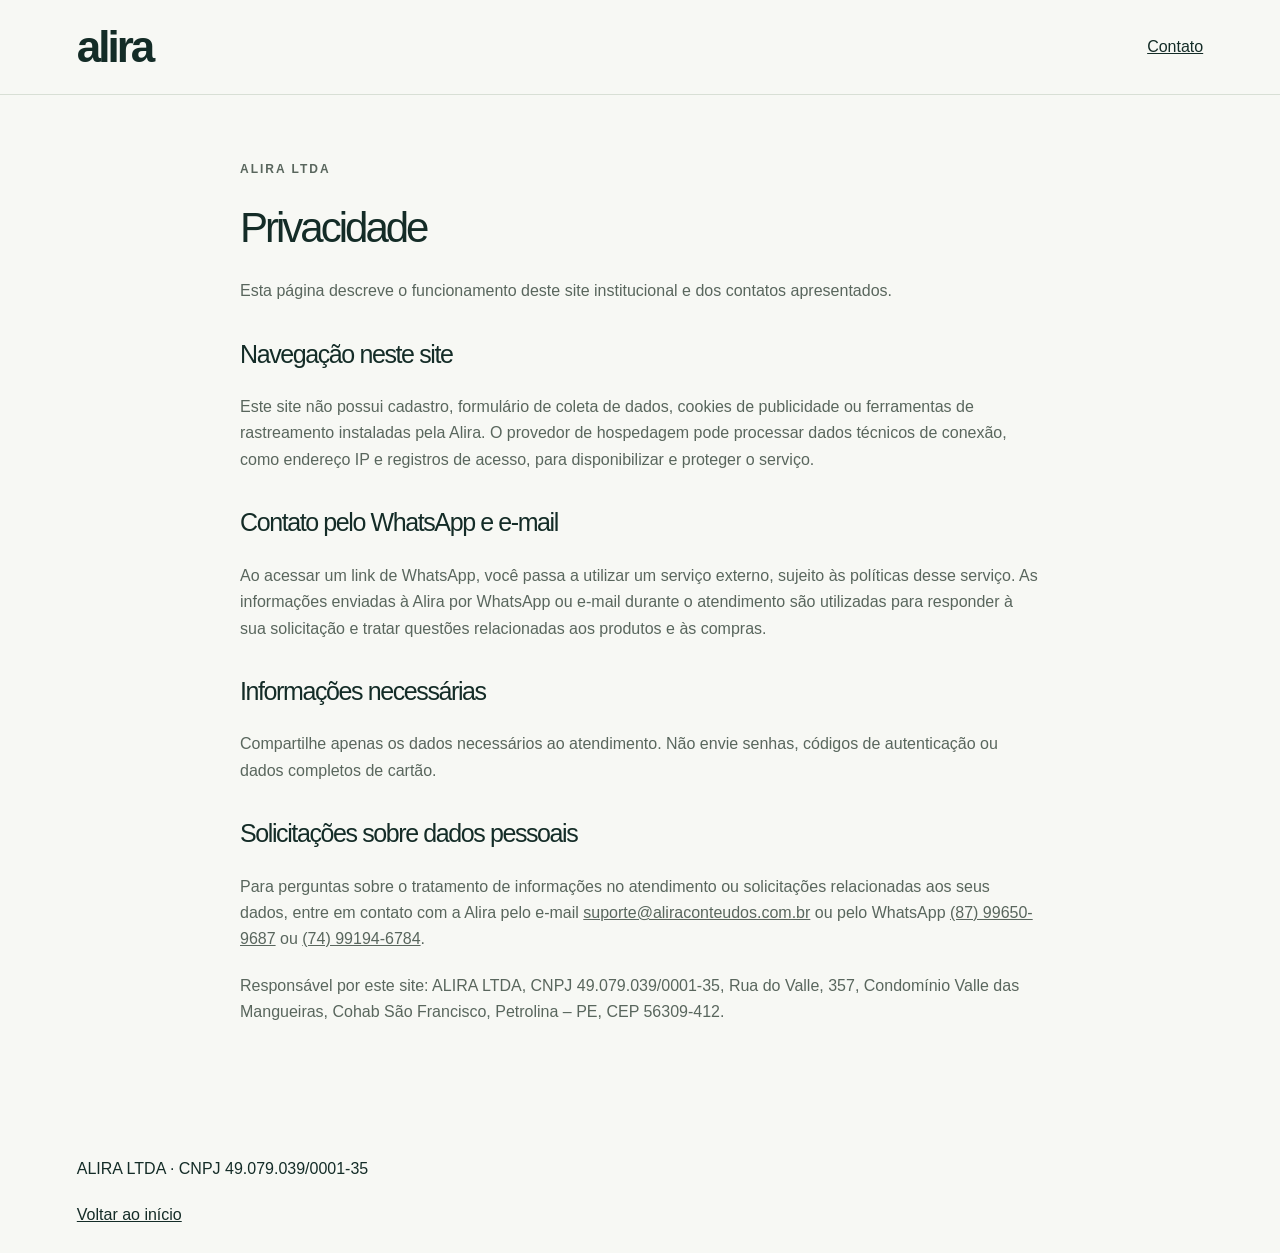
==== privacidade.html @ 88cf5a3f "Add files via upload" ====
<!doctype html><html lang="pt-BR"><head><meta charset="utf-8"><meta name="viewport" content="width=device-width,initial-scale=1"><link rel="stylesheet" href="style.css"><link rel="icon" href="favicon.svg"><title>Privacidade | Alira</title></head><body><header><a class="brand" href="index.html">alira</a><a href="index.html#contato">Contato</a></header><main class="legal"><p class="eyebrow">ALIRA LTDA</p><h1>Privacidade</h1><p>Esta página descreve o funcionamento deste site institucional e dos contatos apresentados.</p><h2>Navegação neste site</h2><p>Este site não possui cadastro, formulário de coleta de dados, cookies de publicidade ou ferramentas de rastreamento instaladas pela Alira. O provedor de hospedagem pode processar dados técnicos de conexão, como endereço IP e registros de acesso, para disponibilizar e proteger o serviço.</p><h2>Contato pelo WhatsApp e e-mail</h2><p>Ao acessar um link de WhatsApp, você passa a utilizar um serviço externo, sujeito às políticas desse serviço. As informações enviadas à Alira por WhatsApp ou e-mail durante o atendimento são utilizadas para responder à sua solicitação e tratar questões relacionadas aos produtos e às compras.</p><h2>Informações necessárias</h2><p>Compartilhe apenas os dados necessários ao atendimento. Não envie senhas, códigos de autenticação ou dados completos de cartão.</p><h2>Solicitações sobre dados pessoais</h2><p>Para perguntas sobre o tratamento de informações no atendimento ou solicitações relacionadas aos seus dados, entre em contato com a Alira pelo e-mail <a href="mailto:suporte@aliraconteudos.com.br">suporte@aliraconteudos.com.br</a> ou pelo WhatsApp <a href="https://wa.me/5587996509687">(87) 99650-9687</a> ou <a href="https://wa.me/5574991946784">(74) 99194-6784</a>.</p><p>Responsável por este site: ALIRA LTDA, CNPJ 49.079.039/0001-35, Rua do Valle, 357, Condomínio Valle das Mangueiras, Cohab São Francisco, Petrolina – PE, CEP 56309-412.</p></main><footer><p>ALIRA LTDA · CNPJ 49.079.039/0001-35</p><a href="index.html">Voltar ao início</a></footer></body></html>
---- style.css ----
:root{--ink:#142c27;--green:#23483b;--lime:#d7eb83;--paper:#f7f8f4;--muted:#59665d;--line:#d8dfd5}*{box-sizing:border-box}html{scroll-behavior:smooth;scroll-padding-top:95px}body{margin:0;color:var(--ink);background:var(--paper);font-family:Arial,Helvetica,sans-serif;font-size:16px;line-height:1.65}a{color:inherit}header{max-width:1360px;margin:auto;padding:25px 6%;display:flex;align-items:center;justify-content:space-between;border-bottom:1px solid var(--line)}.brand{text-decoration:none;font-size:44px;font-weight:700;letter-spacing:-3px;line-height:1}.brand span{font-size:12px;vertical-align:top;margin-left:5px;letter-spacing:0}nav{display:flex;gap:30px;align-items:center}nav a{text-decoration:none;font-size:14px}.nav-contact{border:1px solid var(--ink);border-radius:100px;padding:9px 22px}.hero{max-width:1360px;margin:auto;padding:80px 6% 70px;display:grid;grid-template-columns:1.25fr 1fr;gap:60px;align-items:center}.eyebrow{font-size:12px;font-weight:700;letter-spacing:2px;margin:0 0 25px}h1{font-size:clamp(42px,4.7vw,68px);line-height:1.08;letter-spacing:-3px;font-weight:500;margin:0 0 28px}h1 em,h2 em{font-family:Georgia,serif;font-weight:400}p{margin:0 0 20px}.intro{max-width:480px;color:var(--muted);font-size:18px}.button{display:inline-block;background:var(--ink);color:white;border-radius:100px;padding:14px 25px;text-decoration:none;margin-top:12px;font-size:14px}.hero-note{font-size:12px;margin-top:24px;color:var(--muted)}.editorial{background:var(--ink);color:var(--lime);padding:30px 35px;min-height:450px;display:flex;flex-direction:column;justify-content:space-between;border-radius:3px}.editorial-top,.editorial-bottom{display:flex;justify-content:space-between;align-items:center;font-size:11px;letter-spacing:1px}.editorial-top{border-bottom:1px solid #496147;padding-bottom:18px}.editorial-title{font-family:Georgia,serif;font-size:clamp(42px,4.4vw,62px);line-height:1.05;margin:30px 0;letter-spacing:-2px}.editorial-title i{color:white}.seal{font-size:70px;font-family:Georgia,serif;line-height:1;letter-spacing:-6px}.section{max-width:1360px;margin:auto;padding:80px 6%;border-top:1px solid var(--line)}h2{font-size:clamp(30px,3vw,42px);font-weight:500;letter-spacing:-1.4px;line-height:1.18;margin:0 0 25px}h3{font-size:21px;line-height:1.3;font-weight:500;margin:0 0 14px}.about{display:grid;grid-template-columns:1fr 1fr;gap:80px}.body-copy{padding-top:40px;color:var(--muted)}.text-link{text-underline-offset:6px;font-size:14px;color:var(--ink)}.section-heading{display:flex;justify-content:space-between;align-items:end;gap:30px}.section-heading>p{font-size:14px;color:var(--muted);max-width:260px}.cards{display:grid;grid-template-columns:repeat(4,1fr);margin-top:35px;gap:22px}.cards article{border-top:2px solid var(--ink);padding-top:20px}.number{display:block;font-size:14px;color:var(--muted);margin-bottom:35px}.cards p{font-size:15px;color:var(--muted)}.tag{font-size:10px;letter-spacing:1px;display:block;margin-top:25px}.process{display:grid;grid-template-columns:1fr 1fr;gap:80px;background:#edf1e8}.process>div>p:last-child{color:var(--muted);max-width:430px}ol{padding:0;margin:0;list-style:none}li{display:flex;gap:22px;padding:22px 0;border-bottom:1px solid #cdd5c9}li:first-child{padding-top:0}li>span{font-size:14px}li p{color:var(--muted);font-size:15px;margin:0}.company dl{display:grid;grid-template-columns:1fr 1fr;gap:0 70px;margin-bottom:0}dl>div{border-top:1px solid var(--line);padding:20px 0}dt{font-size:12px;color:var(--muted);margin-bottom:6px}dd{margin:0;font-size:16px}.contact{background:var(--ink);color:white;display:grid;grid-template-columns:1.2fr 1fr;gap:70px}.contact .eyebrow{color:var(--lime)}.contact p{color:#d7dfd8}.contact h2{font-size:42px}#contact-content{align-self:center;max-width:380px}#contact-content .button{background:var(--lime);color:var(--ink)}.contact-email{display:block;margin-top:20px;overflow-wrap:anywhere}details{border-top:1px solid var(--line);padding:20px 0}summary{cursor:pointer;font-size:18px}details p{margin:18px 0 0;color:var(--muted);max-width:850px}footer{max-width:1360px;margin:auto;padding:45px 6% 25px}.footer-main{display:flex;gap:50px;justify-content:space-between;align-items:start}.footer-main p{font-size:13px;color:var(--muted)}.footer-main>div{display:flex;gap:25px;font-size:13px}.footer-bottom{border-top:1px solid var(--line);margin-top:30px;padding-top:20px;display:flex;justify-content:space-between;font-size:12px;color:var(--muted)}.skip{position:absolute;top:-60px;background:white;padding:10px}.skip:focus{top:0}a:focus-visible,summary:focus-visible{outline:3px solid #849e37;outline-offset:5px}.legal{max-width:850px;padding:65px 25px;margin:auto}.legal h1{font-size:42px}.legal h2{font-size:25px;margin-top:35px}.legal p{color:var(--muted)}@media(max-width:800px){header{padding:22px 6%}nav{gap:18px}nav a{font-size:12px}nav a:nth-child(3){display:none}.brand{font-size:38px}.hero{padding:48px 6%;grid-template-columns:1fr;gap:35px}h1{letter-spacing:-2px}.editorial{min-height:390px}.editorial-title{font-size:52px}.section{padding:50px 6%}.about,.process,.contact{grid-template-columns:1fr;gap:25px}.body-copy{padding-top:0}.cards{grid-template-columns:1fr 1fr;gap:30px}.section-heading{display:block}.company dl{grid-template-columns:1fr}.contact h2{font-size:34px}.footer-main{flex-wrap:wrap;gap:25px}.footer-main>div{width:100%}.footer-bottom{gap:15px}}@media(max-width:400px){nav{gap:12px}.nav-contact{padding:7px 12px}nav a:nth-child(2){display:none}.cards{grid-template-columns:1fr}.editorial-title{font-size:44px}.footer-bottom{flex-direction:column}}@media(prefers-reduced-motion:reduce){html{scroll-behavior:auto}}
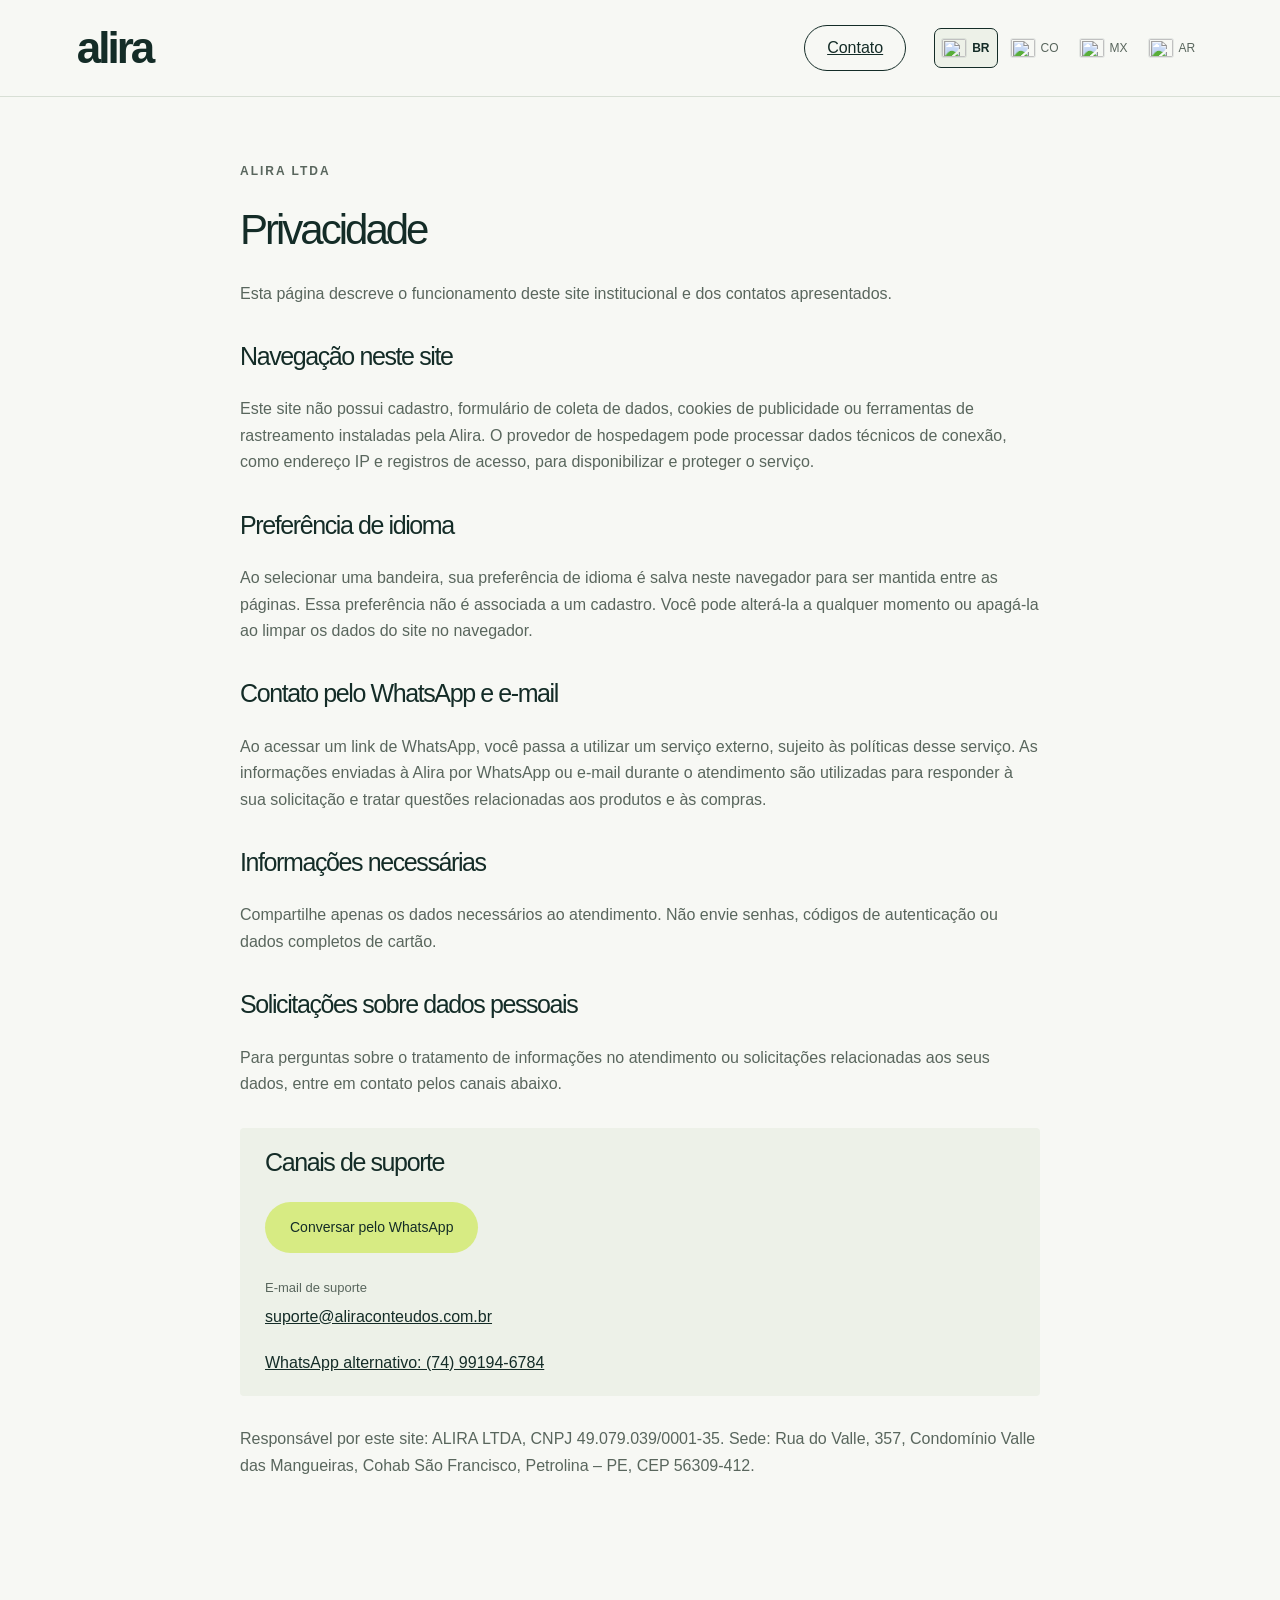
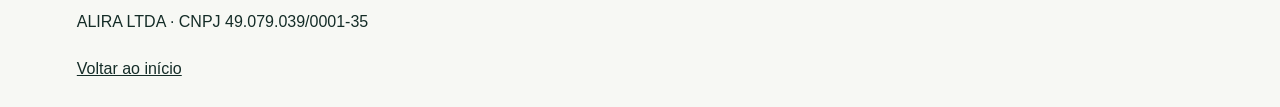
==== commit 06eab2f4: "Add files via upload" ====
--- a/privacidade.html
+++ b/privacidade.html
@@ -1 +1,2 @@
-<!doctype html><html lang="pt-BR"><head><meta charset="utf-8"><meta name="viewport" content="width=device-width,initial-scale=1"><link rel="stylesheet" href="style.css"><link rel="icon" href="favicon.svg"><title>Privacidade | Alira</title></head><body><header><a class="brand" href="index.html">alira</a><a href="index.html#contato">Contato</a></header><main class="legal"><p class="eyebrow">ALIRA LTDA</p><h1>Privacidade</h1><p>Esta página descreve o funcionamento deste site institucional e dos contatos apresentados.</p><h2>Navegação neste site</h2><p>Este site não possui cadastro, formulário de coleta de dados, cookies de publicidade ou ferramentas de rastreamento instaladas pela Alira. O provedor de hospedagem pode processar dados técnicos de conexão, como endereço IP e registros de acesso, para disponibilizar e proteger o serviço.</p><h2>Contato pelo WhatsApp e e-mail</h2><p>Ao acessar um link de WhatsApp, você passa a utilizar um serviço externo, sujeito às políticas desse serviço. As informações enviadas à Alira por WhatsApp ou e-mail durante o atendimento são utilizadas para responder à sua solicitação e tratar questões relacionadas aos produtos e às compras.</p><h2>Informações necessárias</h2><p>Compartilhe apenas os dados necessários ao atendimento. Não envie senhas, códigos de autenticação ou dados completos de cartão.</p><h2>Solicitações sobre dados pessoais</h2><p>Para perguntas sobre o tratamento de informações no atendimento ou solicitações relacionadas aos seus dados, entre em contato com a Alira pelo e-mail <a href="mailto:suporte@aliraconteudos.com.br">suporte@aliraconteudos.com.br</a> ou pelo WhatsApp <a href="https://wa.me/5587996509687">(87) 99650-9687</a> ou <a href="https://wa.me/5574991946784">(74) 99194-6784</a>.</p><p>Responsável por este site: ALIRA LTDA, CNPJ 49.079.039/0001-35, Rua do Valle, 357, Condomínio Valle das Mangueiras, Cohab São Francisco, Petrolina – PE, CEP 56309-412.</p></main><footer><p>ALIRA LTDA · CNPJ 49.079.039/0001-35</p><a href="index.html">Voltar ao início</a></footer></body></html>+<!doctype html>
+<html lang="pt-BR"><head><meta charset="utf-8"><meta name="viewport" content="width=device-width,initial-scale=1"><meta name="description" content="Esta página descreve o funcionamento deste site institucional e dos contatos apresentados."><meta name="theme-color" content="#142c27"><title>Privacidade | Alira</title><link rel="icon" href="favicon.svg"><link rel="stylesheet" href="style.css"><script defer src="config.js"></script><script defer src="translations.js"></script><script defer src="script.js"></script></head><body data-page="privacy"><a data-i18n="skip" class="skip" href="#conteudo">Ir para o conteúdo</a><header><a href="index.html" class="brand" aria-label="Alira — início" data-i18n-aria="brand.label">alira</a><div class="header-tools"><a data-i18n="nav.contact" href="index.html#contato" class="nav-contact">Contato</a><div class="languages" role="group" aria-label="Idioma do site" data-i18n-aria="language.label"><button type="button" class="language-button" data-language="pt-BR" lang="pt-BR" aria-label="Brasil · Português" data-i18n-aria="country.br" aria-pressed="true"><img src="assets/flags/br.svg" width="24" height="18" alt=""><span>BR</span></button><button type="button" class="language-button" data-language="es-CO" lang="es-CO" aria-label="Colômbia · Español" data-i18n-aria="country.co" aria-pressed="false"><img src="assets/flags/co.svg" width="24" height="18" alt=""><span>CO</span></button><button type="button" class="language-button" data-language="es-MX" lang="es-MX" aria-label="México · Español" data-i18n-aria="country.mx" aria-pressed="false"><img src="assets/flags/mx.svg" width="24" height="18" alt=""><span>MX</span></button><button type="button" class="language-button" data-language="es-AR" lang="es-AR" aria-label="Argentina · Español" data-i18n-aria="country.ar" aria-pressed="false"><img src="assets/flags/ar.svg" width="24" height="18" alt=""><span>AR</span></button></div></div></header><main class="legal" id="conteudo"><p class="eyebrow">ALIRA LTDA</p><h1 data-i18n="privacy.title">Privacidade</h1><p data-i18n="privacy.intro">Esta página descreve o funcionamento deste site institucional e dos contatos apresentados.</p><h2 data-i18n="privacy.h1">Navegação neste site</h2><p data-i18n="privacy.p1">Este site não possui cadastro, formulário de coleta de dados, cookies de publicidade ou ferramentas de rastreamento instaladas pela Alira. O provedor de hospedagem pode processar dados técnicos de conexão, como endereço IP e registros de acesso, para disponibilizar e proteger o serviço.</p><h2 data-i18n="privacy.h2">Preferência de idioma</h2><p data-i18n="privacy.p2">Ao selecionar uma bandeira, sua preferência de idioma é salva neste navegador para ser mantida entre as páginas. Essa preferência não é associada a um cadastro. Você pode alterá-la a qualquer momento ou apagá-la ao limpar os dados do site no navegador.</p><h2 data-i18n="privacy.h3">Contato pelo WhatsApp e e-mail</h2><p data-i18n="privacy.p3">Ao acessar um link de WhatsApp, você passa a utilizar um serviço externo, sujeito às políticas desse serviço. As informações enviadas à Alira por WhatsApp ou e-mail durante o atendimento são utilizadas para responder à sua solicitação e tratar questões relacionadas aos produtos e às compras.</p><h2 data-i18n="privacy.h4">Informações necessárias</h2><p data-i18n="privacy.p4">Compartilhe apenas os dados necessários ao atendimento. Não envie senhas, códigos de autenticação ou dados completos de cartão.</p><h2 data-i18n="privacy.h5">Solicitações sobre dados pessoais</h2><p data-i18n="privacy.p5">Para perguntas sobre o tratamento de informações no atendimento ou solicitações relacionadas aos seus dados, entre em contato pelos canais abaixo.</p><aside class="legal-contacts"><h2 data-i18n="legal.contactLabel">Canais de suporte</h2><div id="contact-content"><a data-i18n="contact.whatsapp" class="button" data-contact="whatsapp" href="https://wa.me/5587996509687" target="_blank" rel="noopener noreferrer">Conversar pelo WhatsApp</a><p class="email-caption" data-i18n="contact.emailLabel">E-mail de suporte</p><a class="contact-email" data-contact="email" href="mailto:suporte@aliraconteudos.com.br">suporte@aliraconteudos.com.br</a><a data-i18n="contact.alternate" class="contact-email" data-contact="alternate" href="https://wa.me/5574991946784" target="_blank" rel="noopener noreferrer">WhatsApp alternativo: (74) 99194-6784</a></div></aside><p data-i18n="privacy.responsible">Responsável por este site: ALIRA LTDA, CNPJ 49.079.039/0001-35. Sede: Rua do Valle, 357, Condomínio Valle das Mangueiras, Cohab São Francisco, Petrolina – PE, CEP 56309-412.</p></main><footer><p>ALIRA LTDA · CNPJ 49.079.039/0001-35</p><a data-i18n="back" href="index.html">Voltar ao início</a></footer></body></html>
--- a/style.css
+++ b/style.css
@@ -1 +1,7 @@
 :root{--ink:#142c27;--green:#23483b;--lime:#d7eb83;--paper:#f7f8f4;--muted:#59665d;--line:#d8dfd5}*{box-sizing:border-box}html{scroll-behavior:smooth;scroll-padding-top:95px}body{margin:0;color:var(--ink);background:var(--paper);font-family:Arial,Helvetica,sans-serif;font-size:16px;line-height:1.65}a{color:inherit}header{max-width:1360px;margin:auto;padding:25px 6%;display:flex;align-items:center;justify-content:space-between;border-bottom:1px solid var(--line)}.brand{text-decoration:none;font-size:44px;font-weight:700;letter-spacing:-3px;line-height:1}.brand span{font-size:12px;vertical-align:top;margin-left:5px;letter-spacing:0}nav{display:flex;gap:30px;align-items:center}nav a{text-decoration:none;font-size:14px}.nav-contact{border:1px solid var(--ink);border-radius:100px;padding:9px 22px}.hero{max-width:1360px;margin:auto;padding:80px 6% 70px;display:grid;grid-template-columns:1.25fr 1fr;gap:60px;align-items:center}.eyebrow{font-size:12px;font-weight:700;letter-spacing:2px;margin:0 0 25px}h1{font-size:clamp(42px,4.7vw,68px);line-height:1.08;letter-spacing:-3px;font-weight:500;margin:0 0 28px}h1 em,h2 em{font-family:Georgia,serif;font-weight:400}p{margin:0 0 20px}.intro{max-width:480px;color:var(--muted);font-size:18px}.button{display:inline-block;background:var(--ink);color:white;border-radius:100px;padding:14px 25px;text-decoration:none;margin-top:12px;font-size:14px}.hero-note{font-size:12px;margin-top:24px;color:var(--muted)}.editorial{background:var(--ink);color:var(--lime);padding:30px 35px;min-height:450px;display:flex;flex-direction:column;justify-content:space-between;border-radius:3px}.editorial-top,.editorial-bottom{display:flex;justify-content:space-between;align-items:center;font-size:11px;letter-spacing:1px}.editorial-top{border-bottom:1px solid #496147;padding-bottom:18px}.editorial-title{font-family:Georgia,serif;font-size:clamp(42px,4.4vw,62px);line-height:1.05;margin:30px 0;letter-spacing:-2px}.editorial-title i{color:white}.seal{font-size:70px;font-family:Georgia,serif;line-height:1;letter-spacing:-6px}.section{max-width:1360px;margin:auto;padding:80px 6%;border-top:1px solid var(--line)}h2{font-size:clamp(30px,3vw,42px);font-weight:500;letter-spacing:-1.4px;line-height:1.18;margin:0 0 25px}h3{font-size:21px;line-height:1.3;font-weight:500;margin:0 0 14px}.about{display:grid;grid-template-columns:1fr 1fr;gap:80px}.body-copy{padding-top:40px;color:var(--muted)}.text-link{text-underline-offset:6px;font-size:14px;color:var(--ink)}.section-heading{display:flex;justify-content:space-between;align-items:end;gap:30px}.section-heading>p{font-size:14px;color:var(--muted);max-width:260px}.cards{display:grid;grid-template-columns:repeat(4,1fr);margin-top:35px;gap:22px}.cards article{border-top:2px solid var(--ink);padding-top:20px}.number{display:block;font-size:14px;color:var(--muted);margin-bottom:35px}.cards p{font-size:15px;color:var(--muted)}.tag{font-size:10px;letter-spacing:1px;display:block;margin-top:25px}.process{display:grid;grid-template-columns:1fr 1fr;gap:80px;background:#edf1e8}.process>div>p:last-child{color:var(--muted);max-width:430px}ol{padding:0;margin:0;list-style:none}li{display:flex;gap:22px;padding:22px 0;border-bottom:1px solid #cdd5c9}li:first-child{padding-top:0}li>span{font-size:14px}li p{color:var(--muted);font-size:15px;margin:0}.company dl{display:grid;grid-template-columns:1fr 1fr;gap:0 70px;margin-bottom:0}dl>div{border-top:1px solid var(--line);padding:20px 0}dt{font-size:12px;color:var(--muted);margin-bottom:6px}dd{margin:0;font-size:16px}.contact{background:var(--ink);color:white;display:grid;grid-template-columns:1.2fr 1fr;gap:70px}.contact .eyebrow{color:var(--lime)}.contact p{color:#d7dfd8}.contact h2{font-size:42px}#contact-content{align-self:center;max-width:380px}#contact-content .button{background:var(--lime);color:var(--ink)}.contact-email{display:block;margin-top:20px;overflow-wrap:anywhere}details{border-top:1px solid var(--line);padding:20px 0}summary{cursor:pointer;font-size:18px}details p{margin:18px 0 0;color:var(--muted);max-width:850px}footer{max-width:1360px;margin:auto;padding:45px 6% 25px}.footer-main{display:flex;gap:50px;justify-content:space-between;align-items:start}.footer-main p{font-size:13px;color:var(--muted)}.footer-main>div{display:flex;gap:25px;font-size:13px}.footer-bottom{border-top:1px solid var(--line);margin-top:30px;padding-top:20px;display:flex;justify-content:space-between;font-size:12px;color:var(--muted)}.skip{position:absolute;top:-60px;background:white;padding:10px}.skip:focus{top:0}a:focus-visible,summary:focus-visible{outline:3px solid #849e37;outline-offset:5px}.legal{max-width:850px;padding:65px 25px;margin:auto}.legal h1{font-size:42px}.legal h2{font-size:25px;margin-top:35px}.legal p{color:var(--muted)}@media(max-width:800px){header{padding:22px 6%}nav{gap:18px}nav a{font-size:12px}nav a:nth-child(3){display:none}.brand{font-size:38px}.hero{padding:48px 6%;grid-template-columns:1fr;gap:35px}h1{letter-spacing:-2px}.editorial{min-height:390px}.editorial-title{font-size:52px}.section{padding:50px 6%}.about,.process,.contact{grid-template-columns:1fr;gap:25px}.body-copy{padding-top:0}.cards{grid-template-columns:1fr 1fr;gap:30px}.section-heading{display:block}.company dl{grid-template-columns:1fr}.contact h2{font-size:34px}.footer-main{flex-wrap:wrap;gap:25px}.footer-main>div{width:100%}.footer-bottom{gap:15px}}@media(max-width:400px){nav{gap:12px}.nav-contact{padding:7px 12px}nav a:nth-child(2){display:none}.cards{grid-template-columns:1fr}.editorial-title{font-size:44px}.footer-bottom{flex-direction:column}}@media(prefers-reduced-motion:reduce){html{scroll-behavior:auto}}
+/* Country and language selection */
+.header-tools{display:flex;align-items:center;gap:28px;flex-wrap:wrap;justify-content:flex-end}.languages{display:flex;align-items:center;gap:5px}.language-button{display:flex;gap:6px;align-items:center;border:1px solid transparent;border-radius:7px;background:transparent;color:var(--muted);font:inherit;font-size:12px;line-height:1;padding:9px 7px;min-height:40px;cursor:pointer}.language-button img{display:block;object-fit:cover;box-shadow:0 0 0 1px #142c2714;border-radius:2px;flex-shrink:0}.language-button:hover{background:#e8edde}.language-button[aria-pressed="true"]{border-color:var(--ink);color:var(--ink);background:#edf1e8;font-weight:700}.language-button:focus-visible{outline:3px solid #849e37;outline-offset:3px}.sales-note{border-left:3px solid #91a64b;padding-left:14px;color:var(--ink);font-size:15px;line-height:1.5;max-width:470px}.contact .email-caption,.email-caption{font-size:13px;margin:24px 0 5px}.email-caption+.contact-email{margin-top:0}.legal-contacts{padding:20px 25px;background:#edf1e8;border-radius:4px;margin:30px 0}.legal-contacts h2{margin-top:0}.legal-contacts #contact-content{max-width:none}.legal-contacts .button{margin-top:0}.footer-main>div{flex-wrap:wrap}.hero-text,.section>div{min-width:0}.contact-email{font-size:16px}html[lang^="es"] h1{font-size:clamp(38px,4.4vw,64px)}html[lang^="es"] .editorial-title{font-size:clamp(42px,4vw,58px)}
+@media(max-width:1100px){header{gap:25px}.header-tools{gap:14px}nav{gap:20px}.language-button{padding:9px 6px}.hero{gap:35px}.hero h1{font-size:clamp(38px,4.7vw,60px)}}
+@media(max-width:900px){header{flex-wrap:wrap;gap:20px}.header-tools{flex:1;justify-content:flex-end;gap:18px}header nav{gap:15px}.languages{gap:4px}.language-button{font-size:12px}}
+@media(max-width:700px){header{align-items:center;gap:18px}.header-tools{display:contents}header .languages{margin-left:auto}header nav{order:3;width:100%;justify-content:space-between;gap:12px}header nav a{font-size:14px}header nav a:nth-child(3){display:block}.language-button{padding:8px 6px;min-height:38px}.language-button img{width:21px;height:16px}.language-button span{font-size:11px}header>.nav-contact{order:3}.hero h1,html[lang^="es"] h1{font-size:42px;letter-spacing:-1.8px}.editorial-title,html[lang^="es"] .editorial-title{font-size:48px}.contact h2{font-size:34px}.legal h1,html[lang^="es"] .legal h1{font-size:36px}}
+@media(max-width:400px){header nav a:nth-child(2){display:block}header nav a{font-size:12px}.language-button{padding:7px 4px;gap:4px}.language-button img{width:19px;height:14px}.hero h1,html[lang^="es"] h1{font-size:37px}.editorial-title,html[lang^="es"] .editorial-title{font-size:44px}}
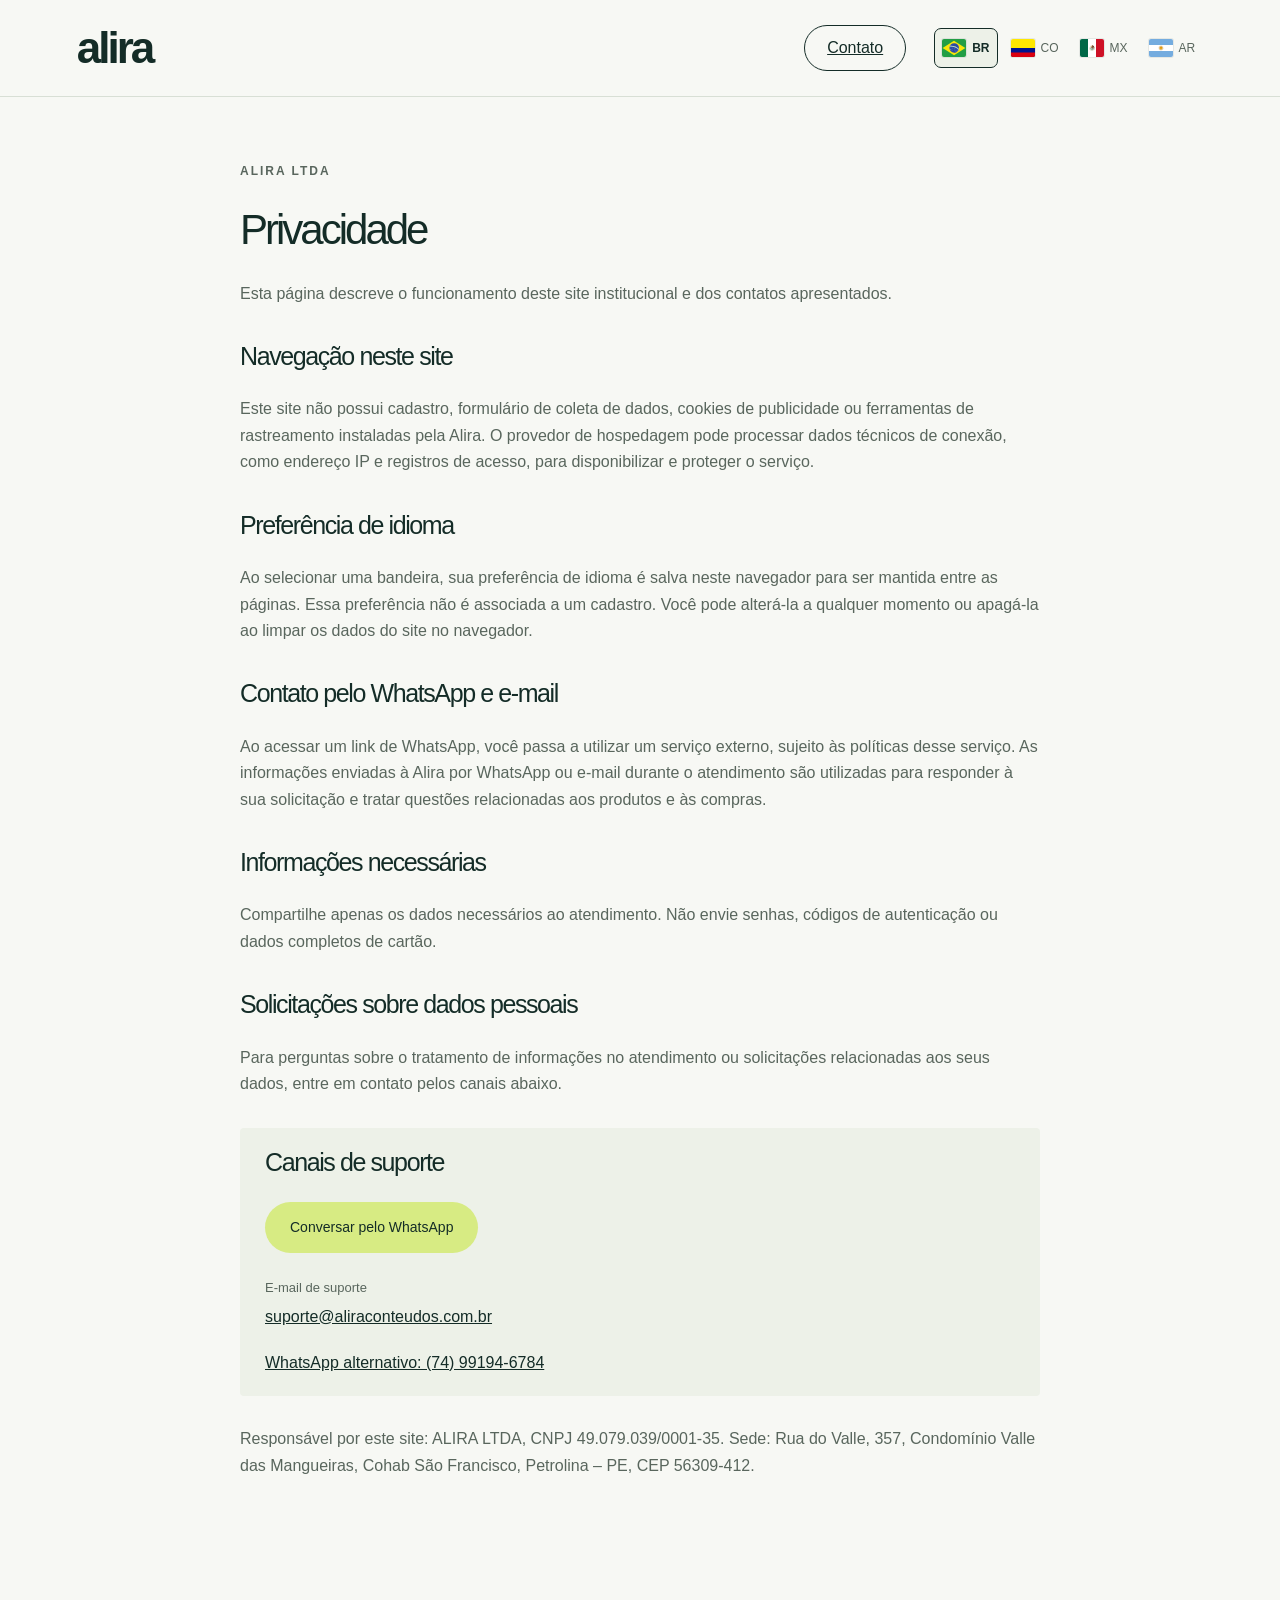
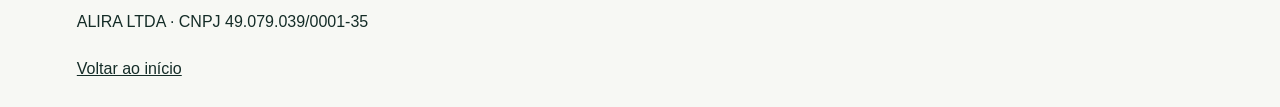
==== commit 9dccf0b7: "Add files via upload" ====
--- a/privacidade.html
+++ b/privacidade.html
@@ -1,2 +1,2 @@
 <!doctype html>
-<html lang="pt-BR"><head><meta charset="utf-8"><meta name="viewport" content="width=device-width,initial-scale=1"><meta name="description" content="Esta página descreve o funcionamento deste site institucional e dos contatos apresentados."><meta name="theme-color" content="#142c27"><title>Privacidade | Alira</title><link rel="icon" href="favicon.svg"><link rel="stylesheet" href="style.css"><script defer src="config.js"></script><script defer src="translations.js"></script><script defer src="script.js"></script></head><body data-page="privacy"><a data-i18n="skip" class="skip" href="#conteudo">Ir para o conteúdo</a><header><a href="index.html" class="brand" aria-label="Alira — início" data-i18n-aria="brand.label">alira</a><div class="header-tools"><a data-i18n="nav.contact" href="index.html#contato" class="nav-contact">Contato</a><div class="languages" role="group" aria-label="Idioma do site" data-i18n-aria="language.label"><button type="button" class="language-button" data-language="pt-BR" lang="pt-BR" aria-label="Brasil · Português" data-i18n-aria="country.br" aria-pressed="true"><img src="assets/flags/br.svg" width="24" height="18" alt=""><span>BR</span></button><button type="button" class="language-button" data-language="es-CO" lang="es-CO" aria-label="Colômbia · Español" data-i18n-aria="country.co" aria-pressed="false"><img src="assets/flags/co.svg" width="24" height="18" alt=""><span>CO</span></button><button type="button" class="language-button" data-language="es-MX" lang="es-MX" aria-label="México · Español" data-i18n-aria="country.mx" aria-pressed="false"><img src="assets/flags/mx.svg" width="24" height="18" alt=""><span>MX</span></button><button type="button" class="language-button" data-language="es-AR" lang="es-AR" aria-label="Argentina · Español" data-i18n-aria="country.ar" aria-pressed="false"><img src="assets/flags/ar.svg" width="24" height="18" alt=""><span>AR</span></button></div></div></header><main class="legal" id="conteudo"><p class="eyebrow">ALIRA LTDA</p><h1 data-i18n="privacy.title">Privacidade</h1><p data-i18n="privacy.intro">Esta página descreve o funcionamento deste site institucional e dos contatos apresentados.</p><h2 data-i18n="privacy.h1">Navegação neste site</h2><p data-i18n="privacy.p1">Este site não possui cadastro, formulário de coleta de dados, cookies de publicidade ou ferramentas de rastreamento instaladas pela Alira. O provedor de hospedagem pode processar dados técnicos de conexão, como endereço IP e registros de acesso, para disponibilizar e proteger o serviço.</p><h2 data-i18n="privacy.h2">Preferência de idioma</h2><p data-i18n="privacy.p2">Ao selecionar uma bandeira, sua preferência de idioma é salva neste navegador para ser mantida entre as páginas. Essa preferência não é associada a um cadastro. Você pode alterá-la a qualquer momento ou apagá-la ao limpar os dados do site no navegador.</p><h2 data-i18n="privacy.h3">Contato pelo WhatsApp e e-mail</h2><p data-i18n="privacy.p3">Ao acessar um link de WhatsApp, você passa a utilizar um serviço externo, sujeito às políticas desse serviço. As informações enviadas à Alira por WhatsApp ou e-mail durante o atendimento são utilizadas para responder à sua solicitação e tratar questões relacionadas aos produtos e às compras.</p><h2 data-i18n="privacy.h4">Informações necessárias</h2><p data-i18n="privacy.p4">Compartilhe apenas os dados necessários ao atendimento. Não envie senhas, códigos de autenticação ou dados completos de cartão.</p><h2 data-i18n="privacy.h5">Solicitações sobre dados pessoais</h2><p data-i18n="privacy.p5">Para perguntas sobre o tratamento de informações no atendimento ou solicitações relacionadas aos seus dados, entre em contato pelos canais abaixo.</p><aside class="legal-contacts"><h2 data-i18n="legal.contactLabel">Canais de suporte</h2><div id="contact-content"><a data-i18n="contact.whatsapp" class="button" data-contact="whatsapp" href="https://wa.me/5587996509687" target="_blank" rel="noopener noreferrer">Conversar pelo WhatsApp</a><p class="email-caption" data-i18n="contact.emailLabel">E-mail de suporte</p><a class="contact-email" data-contact="email" href="mailto:suporte@aliraconteudos.com.br">suporte@aliraconteudos.com.br</a><a data-i18n="contact.alternate" class="contact-email" data-contact="alternate" href="https://wa.me/5574991946784" target="_blank" rel="noopener noreferrer">WhatsApp alternativo: (74) 99194-6784</a></div></aside><p data-i18n="privacy.responsible">Responsável por este site: ALIRA LTDA, CNPJ 49.079.039/0001-35. Sede: Rua do Valle, 357, Condomínio Valle das Mangueiras, Cohab São Francisco, Petrolina – PE, CEP 56309-412.</p></main><footer><p>ALIRA LTDA · CNPJ 49.079.039/0001-35</p><a data-i18n="back" href="index.html">Voltar ao início</a></footer></body></html>
+<html lang="pt-BR"><head><meta charset="utf-8"><meta name="viewport" content="width=device-width,initial-scale=1"><meta name="description" content="Esta página descreve o funcionamento deste site institucional e dos contatos apresentados."><meta name="theme-color" content="#142c27"><title>Privacidade | Alira</title><link rel="icon" href="favicon.svg"><link rel="stylesheet" href="style.css"><script defer src="config.js"></script><script defer src="translations.js"></script><script defer src="script.js"></script></head><body data-page="privacy"><a data-i18n="skip" class="skip" href="#conteudo">Ir para o conteúdo</a><header><a href="index.html" class="brand" aria-label="Alira — início" data-i18n-aria="brand.label">alira</a><div class="header-tools"><a data-i18n="nav.contact" href="index.html#contato" class="nav-contact">Contato</a><div class="languages" role="group" aria-label="Idioma do site" data-i18n-aria="language.label"><button type="button" class="language-button" data-language="pt-BR" lang="pt-BR" aria-label="Brasil · Português" data-i18n-aria="country.br" aria-pressed="true"><img src="[data-uri]" width="24" height="18" alt=""><span>BR</span></button><button type="button" class="language-button" data-language="es-CO" lang="es-CO" aria-label="Colômbia · Español" data-i18n-aria="country.co" aria-pressed="false"><img src="[data-uri]" width="24" height="18" alt=""><span>CO</span></button><button type="button" class="language-button" data-language="es-MX" lang="es-MX" aria-label="México · Español" data-i18n-aria="country.mx" aria-pressed="false"><img src="[data-uri]" width="24" height="18" alt=""><span>MX</span></button><button type="button" class="language-button" data-language="es-AR" lang="es-AR" aria-label="Argentina · Español" data-i18n-aria="country.ar" aria-pressed="false"><img src="[data-uri]" width="24" height="18" alt=""><span>AR</span></button></div></div></header><main class="legal" id="conteudo"><p class="eyebrow">ALIRA LTDA</p><h1 data-i18n="privacy.title">Privacidade</h1><p data-i18n="privacy.intro">Esta página descreve o funcionamento deste site institucional e dos contatos apresentados.</p><h2 data-i18n="privacy.h1">Navegação neste site</h2><p data-i18n="privacy.p1">Este site não possui cadastro, formulário de coleta de dados, cookies de publicidade ou ferramentas de rastreamento instaladas pela Alira. O provedor de hospedagem pode processar dados técnicos de conexão, como endereço IP e registros de acesso, para disponibilizar e proteger o serviço.</p><h2 data-i18n="privacy.h2">Preferência de idioma</h2><p data-i18n="privacy.p2">Ao selecionar uma bandeira, sua preferência de idioma é salva neste navegador para ser mantida entre as páginas. Essa preferência não é associada a um cadastro. Você pode alterá-la a qualquer momento ou apagá-la ao limpar os dados do site no navegador.</p><h2 data-i18n="privacy.h3">Contato pelo WhatsApp e e-mail</h2><p data-i18n="privacy.p3">Ao acessar um link de WhatsApp, você passa a utilizar um serviço externo, sujeito às políticas desse serviço. As informações enviadas à Alira por WhatsApp ou e-mail durante o atendimento são utilizadas para responder à sua solicitação e tratar questões relacionadas aos produtos e às compras.</p><h2 data-i18n="privacy.h4">Informações necessárias</h2><p data-i18n="privacy.p4">Compartilhe apenas os dados necessários ao atendimento. Não envie senhas, códigos de autenticação ou dados completos de cartão.</p><h2 data-i18n="privacy.h5">Solicitações sobre dados pessoais</h2><p data-i18n="privacy.p5">Para perguntas sobre o tratamento de informações no atendimento ou solicitações relacionadas aos seus dados, entre em contato pelos canais abaixo.</p><aside class="legal-contacts"><h2 data-i18n="legal.contactLabel">Canais de suporte</h2><div id="contact-content"><a data-i18n="contact.whatsapp" class="button" data-contact="whatsapp" href="https://wa.me/5587996509687" target="_blank" rel="noopener noreferrer">Conversar pelo WhatsApp</a><p class="email-caption" data-i18n="contact.emailLabel">E-mail de suporte</p><a class="contact-email" data-contact="email" href="mailto:suporte@aliraconteudos.com.br">suporte@aliraconteudos.com.br</a><a data-i18n="contact.alternate" class="contact-email" data-contact="alternate" href="https://wa.me/5574991946784" target="_blank" rel="noopener noreferrer">WhatsApp alternativo: (74) 99194-6784</a></div></aside><p data-i18n="privacy.responsible">Responsável por este site: ALIRA LTDA, CNPJ 49.079.039/0001-35. Sede: Rua do Valle, 357, Condomínio Valle das Mangueiras, Cohab São Francisco, Petrolina – PE, CEP 56309-412.</p></main><footer><p>ALIRA LTDA · CNPJ 49.079.039/0001-35</p><a data-i18n="back" href="index.html">Voltar ao início</a></footer></body></html>
